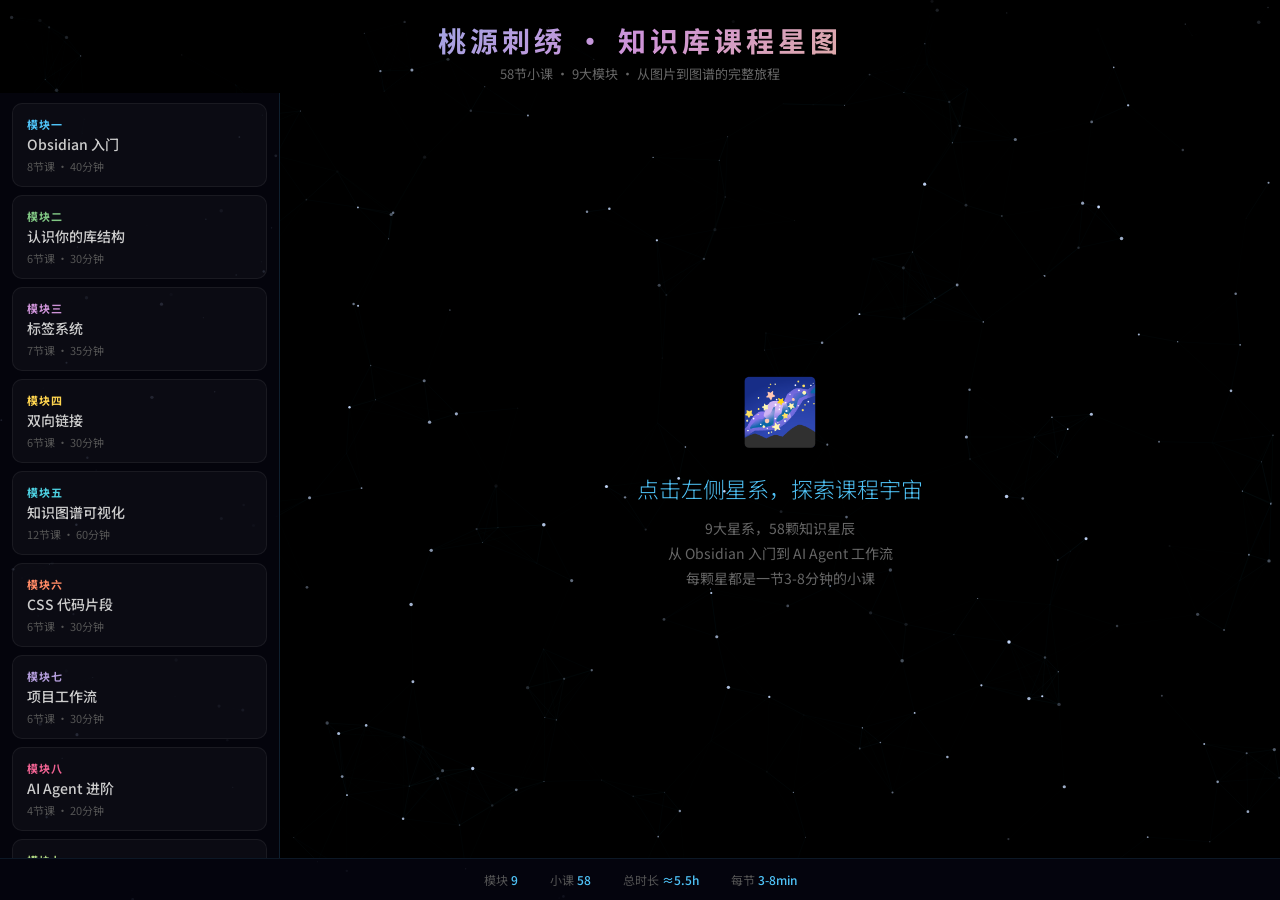
==== course-starmap.html @ 9618ff0c "add: 桃源刺绣课程星图互动网页" ====
<!DOCTYPE html>
<html lang="zh-CN">
<head>
<meta charset="UTF-8">
<meta name="viewport" content="width=device-width, initial-scale=1.0">
<title>桃源刺绣 · 知识库课程星图</title>
<style>
@import url('https://fonts.googleapis.com/css2?family=Noto+Sans+SC:wght@300;400;500;700&display=swap');

* { margin: 0; padding: 0; box-sizing: border-box; }

body {
  background: #000;
  color: #e0e0e0;
  font-family: 'Noto Sans SC', sans-serif;
  overflow: hidden;
  height: 100vh;
}

canvas#stars { position: fixed; top: 0; left: 0; z-index: 0; }

#app {
  position: relative;
  z-index: 1;
  height: 100vh;
  display: flex;
  flex-direction: column;
}

header {
  text-align: center;
  padding: 20px 20px 10px;
  background: linear-gradient(180deg, rgba(0,0,0,0.9) 0%, transparent 100%);
}

header h1 {
  font-size: 28px;
  font-weight: 700;
  background: linear-gradient(135deg, #4fc3f7, #ce93d8, #ffd54f);
  -webkit-background-clip: text;
  -webkit-text-fill-color: transparent;
  letter-spacing: 4px;
}

header p {
  font-size: 13px;
  color: #666;
  margin-top: 4px;
}

.main {
  flex: 1;
  display: flex;
  overflow: hidden;
}

/* ---- Module Nav ---- */
.module-nav {
  width: 280px;
  padding: 10px 12px;
  overflow-y: auto;
  background: rgba(5,5,15,0.85);
  border-right: 1px solid rgba(79,195,247,0.15);
  flex-shrink: 0;
}

.module-nav::-webkit-scrollbar { width: 4px; }
.module-nav::-webkit-scrollbar-thumb { background: rgba(79,195,247,0.3); border-radius: 2px; }

.module-card {
  padding: 12px 14px;
  margin-bottom: 8px;
  border-radius: 10px;
  cursor: pointer;
  border: 1px solid rgba(255,255,255,0.06);
  background: rgba(255,255,255,0.03);
  transition: all 0.3s;
  position: relative;
  overflow: hidden;
}

.module-card::before {
  content: '';
  position: absolute;
  top: 0; left: 0; right: 0; bottom: 0;
  opacity: 0;
  transition: opacity 0.3s;
  border-radius: 10px;
}

.module-card:hover::before { opacity: 1; }
.module-card:hover { border-color: rgba(255,255,255,0.15); transform: translateX(3px); }
.module-card.active { border-color: var(--mc); background: rgba(255,255,255,0.06); }
.module-card.active::before { opacity: 1; }

.module-card .mod-num {
  font-size: 11px;
  font-weight: 700;
  color: var(--mc);
  letter-spacing: 1px;
  text-transform: uppercase;
}

.module-card .mod-title {
  font-size: 14px;
  font-weight: 500;
  margin-top: 2px;
  color: #ccc;
}

.module-card .mod-meta {
  font-size: 11px;
  color: #555;
  margin-top: 4px;
}

.module-card.active .mod-title { color: #fff; }

/* ---- Content ---- */
.content {
  flex: 1;
  padding: 20px 30px;
  overflow-y: auto;
}

.content::-webkit-scrollbar { width: 4px; }
.content::-webkit-scrollbar-thumb { background: rgba(79,195,247,0.3); border-radius: 2px; }

.welcome {
  display: flex;
  flex-direction: column;
  align-items: center;
  justify-content: center;
  height: 100%;
  text-align: center;
}

.welcome .big-icon { font-size: 64px; margin-bottom: 20px; }

.welcome h2 {
  font-size: 22px;
  font-weight: 300;
  color: #4fc3f7;
  margin-bottom: 12px;
}

.welcome p { color: #666; font-size: 14px; line-height: 1.8; }

.module-view { animation: fadeUp 0.4s ease; }

@keyframes fadeUp {
  from { opacity: 0; transform: translateY(15px); }
  to { opacity: 1; transform: translateY(0); }
}

.module-view .mv-header {
  margin-bottom: 24px;
  padding-bottom: 16px;
  border-bottom: 1px solid rgba(79,195,247,0.15);
}

.module-view .mv-num {
  font-size: 12px;
  font-weight: 700;
  letter-spacing: 2px;
  color: var(--mc);
}

.module-view .mv-title {
  font-size: 24px;
  font-weight: 700;
  color: #fff;
  margin-top: 4px;
}

.module-view .mv-desc {
  font-size: 13px;
  color: #888;
  margin-top: 6px;
  line-height: 1.6;
}

.lesson-grid {
  display: grid;
  grid-template-columns: repeat(auto-fill, minmax(240px, 1fr));
  gap: 14px;
}

.lesson-card {
  background: rgba(255,255,255,0.03);
  border: 1px solid rgba(255,255,255,0.06);
  border-radius: 12px;
  padding: 16px;
  cursor: pointer;
  transition: all 0.3s;
  position: relative;
}

.lesson-card:hover {
  border-color: var(--mc);
  background: rgba(255,255,255,0.06);
  transform: translateY(-2px);
  box-shadow: 0 4px 20px rgba(0,0,0,0.5), 0 0 30px var(--mc-glow);
}

.lesson-card .lc-num {
  font-size: 11px;
  font-weight: 700;
  color: var(--mc);
  opacity: 0.7;
}

.lesson-card .lc-title {
  font-size: 14px;
  font-weight: 500;
  color: #ddd;
  margin-top: 4px;
}

.lesson-card .lc-points {
  margin-top: 10px;
  list-style: none;
}

.lesson-card .lc-points li {
  font-size: 12px;
  color: #777;
  padding: 2px 0;
  padding-left: 12px;
  position: relative;
  line-height: 1.5;
}

.lesson-card .lc-points li::before {
  content: '';
  position: absolute;
  left: 0;
  top: 8px;
  width: 4px;
  height: 4px;
  border-radius: 50%;
  background: var(--mc);
  opacity: 0.5;
}

/* ---- Stats bar ---- */
.stats-bar {
  display: flex;
  justify-content: center;
  gap: 32px;
  padding: 12px 20px;
  background: rgba(5,5,15,0.9);
  border-top: 1px solid rgba(79,195,247,0.1);
  font-size: 12px;
  color: #555;
}

.stats-bar span { color: #4fc3f7; font-weight: 500; }

/* ---- Shooting stars ---- */
.shooting-star {
  position: fixed;
  width: 80px;
  height: 1px;
  background: linear-gradient(90deg, rgba(79,195,247,0.8), transparent);
  z-index: 0;
  animation: shoot 1s ease-out forwards;
  pointer-events: none;
}

@keyframes shoot {
  from { opacity: 1; transform: translateX(0); }
  to { opacity: 0; transform: translateX(200px); }
}
</style>
</head>
<body>

<canvas id="stars"></canvas>

<div id="app">
  <header>
    <h1>桃源刺绣 · 知识库课程星图</h1>
    <p>58节小课 · 9大模块 · 从图片到图谱的完整旅程</p>
  </header>

  <div class="main">
    <div class="module-nav" id="moduleNav"></div>
    <div class="content" id="contentArea">
      <div class="welcome">
        <div class="big-icon">🌌</div>
        <h2>点击左侧星系，探索课程宇宙</h2>
        <p>9大星系，58颗知识星辰<br>从 Obsidian 入门到 AI Agent 工作流<br>每颗星都是一节3-8分钟的小课</p>
      </div>
    </div>
  </div>

  <div class="stats-bar">
    <div>模块 <span>9</span></div>
    <div>小课 <span>58</span></div>
    <div>总时长 <span>≈5.5h</span></div>
    <div>每节 <span>3-8min</span></div>
  </div>
</div>

<script>
const MODULES = [
  {
    id: 1, num: '模块一', title: 'Obsidian 入门', lessons: 8, duration: '40分钟',
    color: '#4fc3f7', glow: 'rgba(79,195,247,0.15)',
    desc: '从零开始，认识你的本地知识库',
    items: [
      { t: '什么是 Obsidian', pts: ['本地双链笔记工具','和Word/笔记软件的本质区别','桃源刺绣库预览'] },
      { t: '打开你的桃源刺绣库', pts: ['用Obsidian打开已有库','三栏布局：文件栏/编辑区/面板','拖拽调整布局'] },
      { t: '第一篇笔记：读和改', pts: ['打开「瑞兽.md」','编辑模式 vs 阅读模式','修改文字并保存'] },
      { t: 'Markdown 基础', pts: ['标题#/粗体**/列表-','图片嵌入![]()','链接[[]]','看懂即可'] },
      { t: '图片笔记怎么看', pts: ['数据图库下的笔记','图片显示与缩放','frontmatter不要乱改'] },
      { t: '搜索与快速跳转', pts: ['Ctrl+O 快速打开','Ctrl+Shift+F 全局搜索','按标签搜索 #瑞兽'] },
      { t: '书签与收藏', pts: ['给常用笔记加书签','书签面板的使用'] },
      { t: '日常使用习惯', pts: ['每天怎么打开浏览关掉','不要删.obsidian文件夹','备份意识'] },
    ]
  },
  {
    id: 2, num: '模块二', title: '认识你的库结构', lessons: 6, duration: '30分钟',
    color: '#81c784', glow: 'rgba(129,199,132,0.15)',
    desc: '6大加工阶段，200+标签，一篇笔记的三件套',
    items: [
      { t: '库的整体结构一图看懂', pts: ['6大数据图库文件夹','标签关系文件夹','数据图库 vs 标签关系'] },
      { t: '数据图库：6个加工阶段', pts: ['30_d→30_g 高清采集','31_a 人智共创','32_a 图形增强','33_a 因子描摹','34_a 风格迁移'] },
      { t: '一篇数据笔记的完整内容', pts: ['以 a(1).md 为例','.md + .png + .txt 三件套','frontmatter: tags与cover'] },
      { t: '标签关系笔记怎么来的', pts: ['打开 标签关系/瑞兽.md','汇总了哪些内容','链接列表的生成逻辑'] },
      { t: '文件夹看板与标签看板', pts: ['看板视图的使用','不同看板的适用场景'] },
      { t: 'Canvas 画布功能', pts: ['打开canvas文件','卡片式排版','拖拽笔记到画布'] },
    ]
  },
  {
    id: 3, num: '模块三', title: '标签系统', lessons: 7, duration: '35分钟',
    color: '#ce93d8', glow: 'rgba(206,147,216,0.15)',
    desc: '标签即连线，200+标签如何组织与维护',
    items: [
      { t: '标签是什么？为什么是核心', pts: ['桃源刺绣库标签体系概览','标签 vs 文件夹','200+标签的理解方式'] },
      { t: '标签六大分类', pts: ['动物/植物/人物/器物/场景/风格','每个类别的典型标签','图谱颜色分组看标签'] },
      { t: '标签面板的使用', pts: ['打开标签面板','按标签筛选笔记','标签数量统计'] },
      { t: '给笔记加标签', pts: ['frontmatter里写标签','正文中用 #标签','两种方式的区别'] },
      { t: '标签层级与关联', pts: ['瑞兽→狮子/麒麟/貔貅','花卉→牡丹/荷花/梅花','层级在图谱中的体现'] },
      { t: '用 Dataview 查询标签', pts: ['Dataview插件简介','列出含特定标签的笔记','复制模板改就行'] },
      { t: '标签维护注意事项', pts: ['删标签前看影响范围','改名要全局替换','新增标签命名规范'] },
    ]
  },
  {
    id: 4, num: '模块四', title: '双向链接', lessons: 6, duration: '30分钟',
    color: '#ffd54f', glow: 'rgba(255,213,79,0.15)',
    desc: '[[]]链接、反向链接、嵌入——知识网络的基础',
    items: [
      { t: '双向链接是什么', pts: ['[[笔记名]] 的写法','点进去、跳回来','和普通超链接的区别'] },
      { t: '反向链接面板', pts: ['打开笔记看反向链接','谁提到了我','实操：打开「牡丹」看引用'] },
      { t: '出链与入链', pts: ['出链：引用了谁','入链：被谁引用','在图谱中的对应'] },
      { t: '用链接构建知识网络', pts: ['什么时候加链接','链接密度不是越多越好','手动建立链接实操'] },
      { t: '别名 Aliases', pts: ['一篇笔记多个名字','frontmatter设置aliases','用别名跳转'] },
      { t: '嵌入 Embed', pts: ['![[笔记名]] 嵌入内容','嵌入图片和表格','嵌入相关刺绣图片实操'] },
    ]
  },
  {
    id: 5, num: '模块五', title: '知识图谱可视化', lessons: 12, duration: '60分钟',
    color: '#4dd0e1', glow: 'rgba(77,208,225,0.15)',
    desc: '图谱是知识库的灵魂——12节课深度掌握',
    items: [
      { t: '打开你的关系图谱', pts: ['图谱图标/命令面板','全局图 vs 局部图','拖拽/缩放/悬停'] },
      { t: '图谱上看到的是什么', pts: ['节点=笔记','连线=链接','大小=连接数','颜色=标签分组'] },
      { t: '图谱颜色分组详解', pts: ['图谱设置齿轮','colorGroups配置','7个颜色组解读'] },
      { t: '图谱筛选与搜索', pts: ['搜索特定笔记','按标签/路径过滤','只看某个文件夹'] },
      { t: '力度与布局调整', pts: ['中心引力centerStrength','斥力repelStrength','连接距离linkDistance'] },
      { t: '孤儿节点：发现知识盲区', pts: ['没有链接的笔记','开启showOrphans','给孤儿建立连接'] },
      { t: '局部图谱：聚焦主题', pts: ['在笔记中开局部图谱','深度1跳/2跳/3跳','聚焦「瑞兽」实操'] },
      { t: '图谱导航技巧', pts: ['快速定位节点','按住拖拽观察','双击跳转笔记'] },
      { t: '关联标签页：双栏联动', pts: ['左笔记+右图谱双栏','点击图谱节点→左栏跳转','沿关系链逐篇阅读'] },
      { t: 'Ctrl+悬停节点预览', pts: ['按住Ctrl+滑过节点','弹出预览卡片','快速判断是否目标笔记'] },
      { t: '图谱截图与分享', pts: ['截图方法','分享注意事项','导出为图片'] },
      { t: '图谱日常使用场景', pts: ['看全局找灵感','聚焦标签专题','双栏+Ctrl预览组合用法'] },
    ]
  },
  {
    id: 6, num: '模块六', title: 'CSS 代码片段', lessons: 6, duration: '30分钟',
    color: '#ff8a65', glow: 'rgba(255,138,101,0.15)',
    desc: '用CSS片段自定义图谱外观，AI Agent帮你写代码',
    items: [
      { t: '什么是 CSS 代码片段', pts: ['外观自定义的原理','snippets文件夹位置','已有3个片段'] },
      { t: '启用/关闭 CSS 片段', pts: ['设置→外观→CSS代码片段','刷新片段列表','开关即时生效'] },
      { t: '图谱风格切换实操', pts: ['graph-starry 霓虹发光','graph-red 红色主题','graph-black 纯黑极简'] },
      { t: 'CSS 代码解读', pts: ['graph-starry.css为例','.color-node/line/text','改一个颜色试试'] },
      { t: '用 AI Agent 写 CSS', pts: ['告诉AI你的需求','AI生成CSS代码','粘贴启用看效果','反复迭代调色'] },
      { t: '常见自定义模板', pts: ['改图谱背景色','改节点颜色和大小','改连线和透明度','3个现成模板'] },
    ]
  },
  {
    id: 7, num: '模块七', title: '项目工作流', lessons: 6, duration: '30分钟',
    color: '#b39ddb', glow: 'rgba(179,157,219,0.15)',
    desc: '从图片到图谱的完整工作流——可迁移到任何项目',
    items: [
      { t: '项目工作流全景图', pts: ['图片采集→打标签→AI生成md→图谱','标签即连线的核心逻辑','桃源刺绣库就是成品'] },
      { t: '图片整理与打标签', pts: ['命名与分文件夹','jpg+txt配对','#标签1#标签2+描述','手动创建txt实操'] },
      { t: 'AI Agent 自动创建 md', pts: ['读取jpg+txt生成md','frontmatter从txt提取','cover指向图片'] },
      { t: '标签关系笔记生成', pts: ['按标签聚合生成索引','标签节点自动拥有连线','反向索引的生成逻辑'] },
      { t: '工作流的通用性', pts: ['非遗/产品/设计/植物图鉴均可','关键变量：标签体系','不需调整：Obsidian结构/图谱/CSS'] },
      { t: '从0到1跑通新项目', pts: ['10张图片手动走一遍','先粗后细迭代标签','常见坑：太粗vs太细'] },
    ]
  },
  {
    id: 8, num: '模块八', title: 'AI Agent 进阶', lessons: 4, duration: '20分钟',
    color: '#f06292', glow: 'rgba(240,98,146,0.15)',
    desc: '批量处理、标签迭代、Agent辅助的多场景应用',
    items: [
      { t: 'AI Agent 批量处理', pts: ['文件夹下所有图片一次处理','脚本的输入输出','出错了检查和修正'] },
      { t: '用 Agent 新增笔记', pts: ['新来一批图片如何入库','跑一遍Agent流程','检查结果手动修正'] },
      { t: '标签体系迭代', pts: ['图片增多标签需扩展','图谱发现新标签需求','Agent+人工协同更新'] },
      { t: 'Agent 辅助其他场景', pts: ['用Agent写CSS片段','批量重命名/整理笔记','生成标签关系笔记'] },
    ]
  },
  {
    id: 9, num: '模块九', title: '维护与进阶', lessons: 5, duration: '25分钟',
    color: '#aed581', glow: 'rgba(174,213,129,0.15)',
    desc: '日常维护清单、备份同步、问题排查',
    items: [
      { t: '日常维护清单', pts: ['每周：浏览图谱检查孤儿','每月：整理标签删除重复','随时：新增图片及时入库'] },
      { t: '备份与同步', pts: ['iCloud同步注意事项','手动备份.obsidian','误删恢复方法'] },
      { t: '常见问题排查', pts: ['图谱不显示/异常','图片加载不出来','笔记乱码','CSS不生效'] },
      { t: '进阶插件推荐', pts: ['Dataview 数据查询','Canvas 画布','Calendar 日历','Templater 模板'] },
      { t: '课程总结与学习路线', pts: ['9个模块核心要点回顾','接下来深入的方向','持续学习资源推荐'] },
    ]
  }
];

let activeModule = null;

function renderNav() {
  const nav = document.getElementById('moduleNav');
  nav.innerHTML = MODULES.map(m => `
    <div class="module-card" data-id="${m.id}" style="--mc:${m.color};--mc-glow:${m.glow}" onclick="selectModule(${m.id})">
      <div class="mod-num">${m.num}</div>
      <div class="mod-title">${m.title}</div>
      <div class="mod-meta">${m.lessons}节课 · ${m.duration}</div>
    </div>
  `).join('');
}

function selectModule(id) {
  activeModule = id;
  document.querySelectorAll('.module-card').forEach(c => c.classList.toggle('active', +c.dataset.id === id));
  const m = MODULES.find(m => m.id === id);
  const area = document.getElementById('contentArea');
  area.style.setProperty('--mc', m.color);
  area.style.setProperty('--mc-glow', m.glow);

  area.innerHTML = `
    <div class="module-view">
      <div class="mv-header">
        <div class="mv-num" style="color:${m.color}">${m.num}</div>
        <div class="mv-title">${m.title}</div>
        <div class="mv-desc">${m.desc}</div>
      </div>
      <div class="lesson-grid">
        ${m.items.map((it, i) => `
          <div class="lesson-card" style="--mc:${m.color};--mc-glow:${m.glow}">
            <div class="lc-num">${m.num.replace('模块','')}.${i+1}</div>
            <div class="lc-title">${it.t}</div>
            <ul class="lc-points">
              ${it.pts.map(p => `<li>${p}</li>`).join('')}
            </ul>
          </div>
        `).join('')}
      </div>
    </div>
  `;
  area.scrollTop = 0;
}

// ---- Starfield ----
const canvas = document.getElementById('stars');
const ctx = canvas.getContext('2d');
let W, H, stars = [], connections = [];

function resize() {
  W = canvas.width = window.innerWidth;
  H = canvas.height = window.innerHeight;
}

function initStars() {
  stars = [];
  for (let i = 0; i < 300; i++) {
    stars.push({
      x: Math.random() * W,
      y: Math.random() * H,
      r: Math.random() * 1.5 + 0.3,
      a: Math.random(),
      da: (Math.random() - 0.5) * 0.01,
      vx: (Math.random() - 0.5) * 0.15,
      vy: (Math.random() - 0.5) * 0.15,
    });
  }
}

function drawStars() {
  ctx.clearRect(0, 0, W, H);

  // Draw connections
  for (let i = 0; i < stars.length; i++) {
    for (let j = i + 1; j < stars.length; j++) {
      const dx = stars[i].x - stars[j].x;
      const dy = stars[i].y - stars[j].y;
      const d = Math.sqrt(dx*dx + dy*dy);
      if (d < 100) {
        ctx.beginPath();
        ctx.moveTo(stars[i].x, stars[i].y);
        ctx.lineTo(stars[j].x, stars[j].y);
        ctx.strokeStyle = `rgba(79,195,247,${0.08 * (1 - d/100)})`;
        ctx.lineWidth = 0.5;
        ctx.stroke();
      }
    }
  }

  // Draw stars
  for (const s of stars) {
    s.a += s.da;
    if (s.a > 1 || s.a < 0.2) s.da = -s.da;
    s.x += s.vx;
    s.y += s.vy;
    if (s.x < 0) s.x = W;
    if (s.x > W) s.x = 0;
    if (s.y < 0) s.y = H;
    if (s.y > H) s.y = 0;

    ctx.beginPath();
    ctx.arc(s.x, s.y, s.r, 0, Math.PI * 2);
    ctx.fillStyle = `rgba(200,220,255,${s.a})`;
    ctx.fill();
  }

  requestAnimationFrame(drawStars);
}

// Shooting star
function shootStar() {
  const el = document.createElement('div');
  el.className = 'shooting-star';
  el.style.top = Math.random() * H * 0.5 + 'px';
  el.style.left = Math.random() * W * 0.6 + 'px';
  el.style.transform = `rotate(${30 + Math.random()*20}deg)`;
  document.body.appendChild(el);
  setTimeout(() => el.remove(), 1000);
}

setInterval(() => { if (Math.random() > 0.6) shootStar(); }, 3000);

window.addEventListener('resize', () => { resize(); initStars(); });
resize();
initStars();
drawStars();
renderNav();
</script>
</body>
</html>
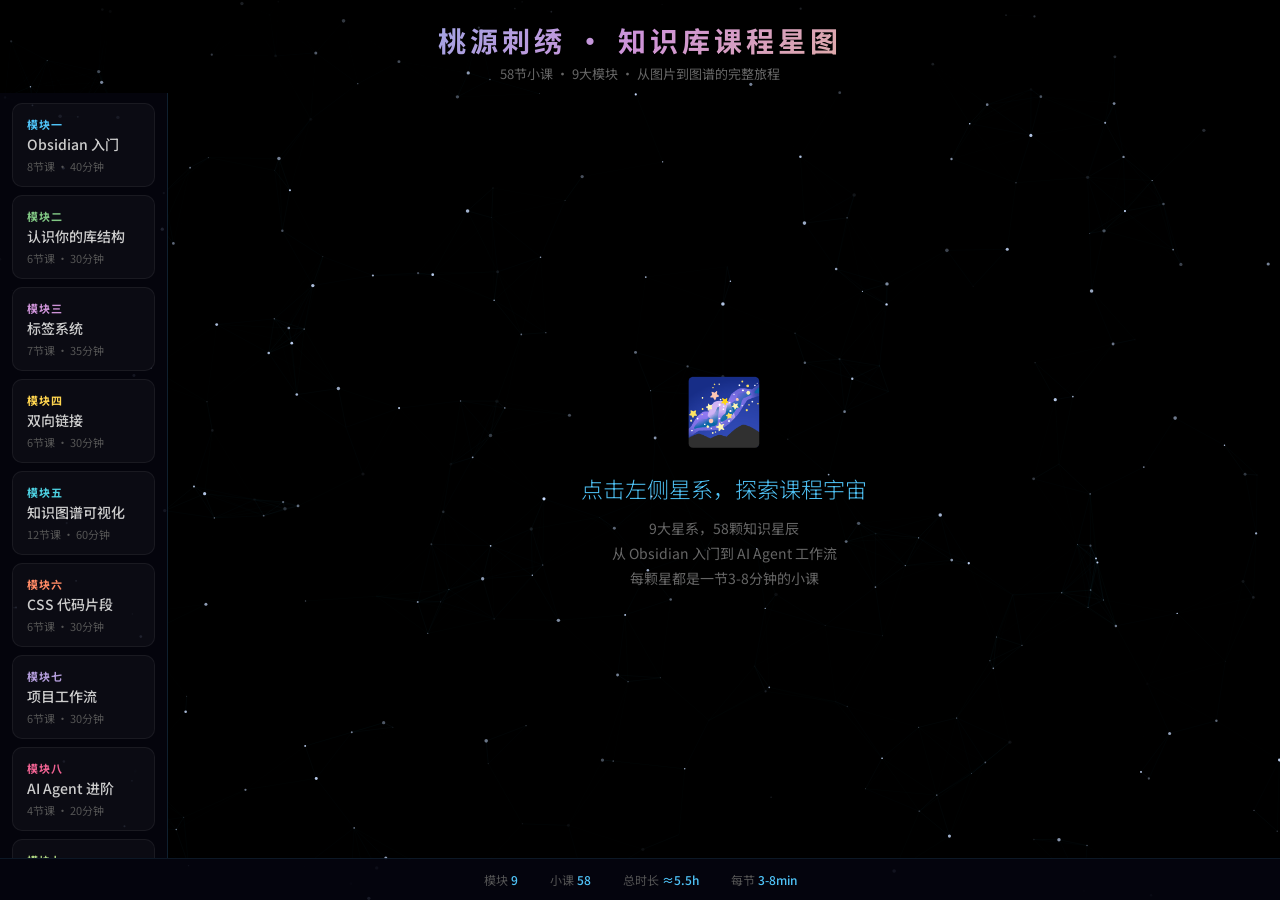
==== commit ebc4eff1: "fix: shrink left nav width for mobile" ====
--- a/course-starmap.html
+++ b/course-starmap.html
@@ -56,7 +56,7 @@
 
 /* ---- Module Nav ---- */
 .module-nav {
-  width: 280px;
+  width: 168px;
   padding: 10px 12px;
   overflow-y: auto;
   background: rgba(5,5,15,0.85);
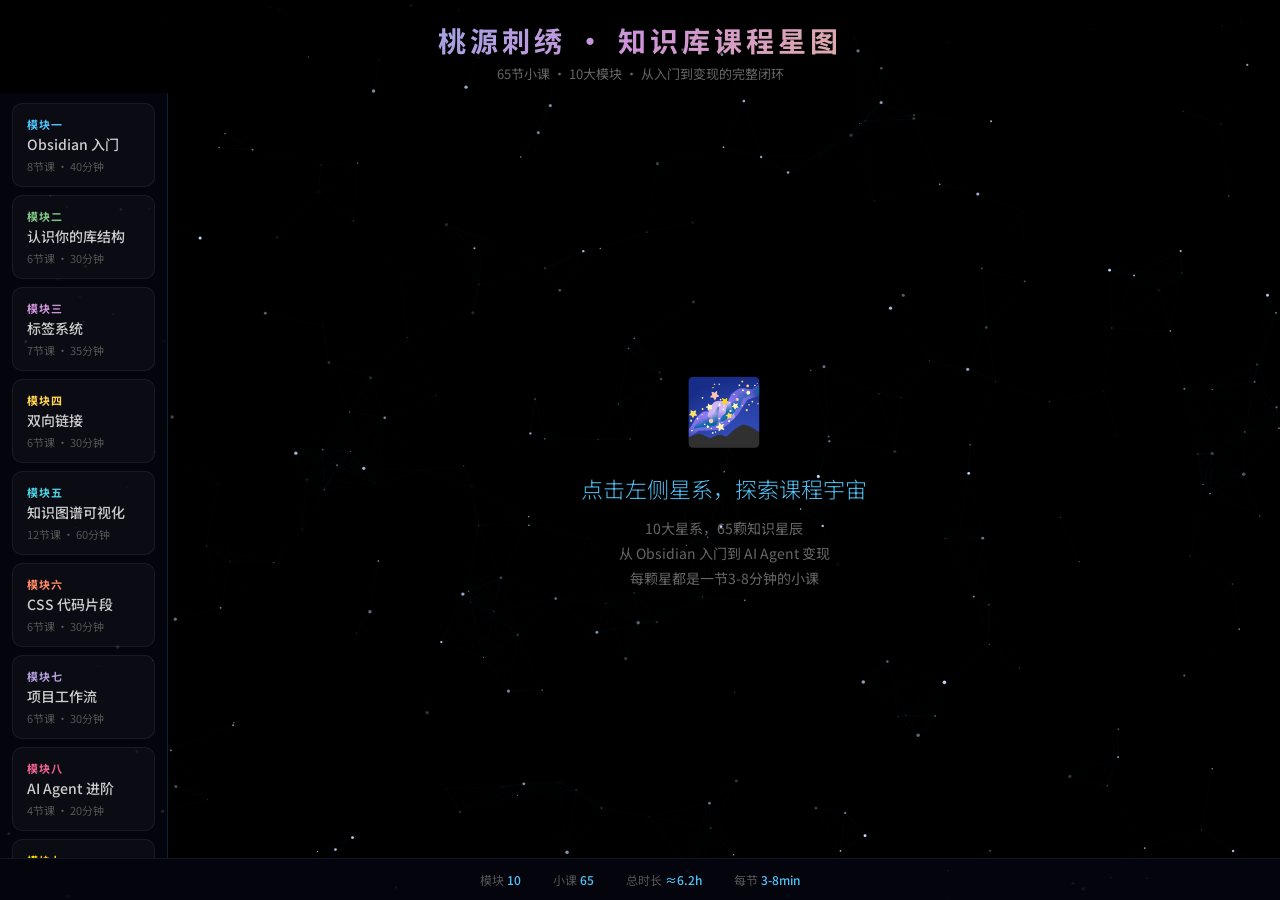
==== commit f363800c: "add: 模块九变现(7节)+模块十维护，总计65节10模块" ====
--- a/course-starmap.html
+++ b/course-starmap.html
@@ -281,7 +281,7 @@
 <div id="app">
   <header>
     <h1>桃源刺绣 · 知识库课程星图</h1>
-    <p>58节小课 · 9大模块 · 从图片到图谱的完整旅程</p>
+    <p>65节小课 · 10大模块 · 从入门到变现的完整闭环</p>
   </header>
 
   <div class="main">
@@ -290,15 +290,15 @@
       <div class="welcome">
         <div class="big-icon">🌌</div>
         <h2>点击左侧星系，探索课程宇宙</h2>
-        <p>9大星系，58颗知识星辰<br>从 Obsidian 入门到 AI Agent 工作流<br>每颗星都是一节3-8分钟的小课</p>
+        <p>10大星系，65颗知识星辰<br>从 Obsidian 入门到 AI Agent 变现<br>每颗星都是一节3-8分钟的小课</p>
       </div>
     </div>
   </div>
 
   <div class="stats-bar">
-    <div>模块 <span>9</span></div>
-    <div>小课 <span>58</span></div>
-    <div>总时长 <span>≈5.5h</span></div>
+    <div>模块 <span>10</span></div>
+    <div>小课 <span>65</span></div>
+    <div>总时长 <span>≈6.2h</span></div>
     <div>每节 <span>3-8min</span></div>
   </div>
 </div>
@@ -417,7 +417,21 @@
     ]
   },
   {
-    id: 9, num: '模块九', title: '维护与进阶', lessons: 5, duration: '25分钟',
+    id: 9, num: '模块九', title: '💰 变现：审美技能赚钱', lessons: 7, duration: '35分钟',
+    color: '#ffd700', glow: 'rgba(255,215,0,0.15)',
+    desc: 'AI Agent + VibeCoding + 视觉化 = 把审美变成收入',
+    items: [
+      { t: '为什么知识库可视化能赚钱', pts: ['市场痛点：大量图片数据没有系统管理','传统方案丑且难用','你的方案=高颜值+可检索+可展示','卖的不是软件，是视觉化的知识资产整理服务'] },
+      { t: '变现的三种产品形态', pts: ['陪跑教学（2980~5980/人）','代建交付（5000~20000/项目）','定制开发（10000~50000/项目）','每种形态适合什么客户'] },
+      { t: 'AI Agent 降低交付成本', pts: ['传统人工处理500张图≈40工时','AI Agent批量处理≈2工时','省下90%时间但客户感知价值不变','你卖的是审美和架构设计'] },
+      { t: 'VibeCoding：不会代码也出惊艳效果', pts: ['用自然语言描述需求AI生成代码','图谱CSS→说「星空发光」→直接出代码','课程星图网页→说「暗黑星星互联」→一键生成','审美>代码：你能判断好不好看就行'] },
+      { t: '从0到第一单：获客与成交', pts: ['目标客户：非遗/文创/博物馆/设计工作室','获客：小红书截图+抖音录屏演示','成交：先展示效果让客户「哇」再说方案','三选一：陪跑/代建/定制'] },
+      { t: '定价策略与报价模板', pts: ['陪跑定价公式：基础价+图片量加成+定制加成','代建公式：图片数×单价+标签体系设计费','报价单模板可直接发给客户','避坑：先收30%~50%定金'] },
+      { t: '打造个人品牌：从接单到被动收入', pts: ['完成3个标杆案例积累作品集','流程标准化形成SOP','录制标准版课程反复销售','长期目标：知识库可视化领域专家IP'] },
+    ]
+  },
+  {
+    id: 10, num: '模块十', title: '维护与进阶', lessons: 5, duration: '25分钟',
     color: '#aed581', glow: 'rgba(174,213,129,0.15)',
     desc: '日常维护清单、备份同步、问题排查',
     items: [
@@ -425,7 +439,7 @@
       { t: '备份与同步', pts: ['iCloud同步注意事项','手动备份.obsidian','误删恢复方法'] },
       { t: '常见问题排查', pts: ['图谱不显示/异常','图片加载不出来','笔记乱码','CSS不生效'] },
       { t: '进阶插件推荐', pts: ['Dataview 数据查询','Canvas 画布','Calendar 日历','Templater 模板'] },
-      { t: '课程总结与学习路线', pts: ['9个模块核心要点回顾','接下来深入的方向','持续学习资源推荐'] },
+      { t: '课程总结与学习路线', pts: ['10个模块核心要点回顾','接下来深入的方向','持续学习资源推荐','最后一句：掌握的不是工具，而是用AI+审美创造价值的能力'] },
     ]
   }
 ];
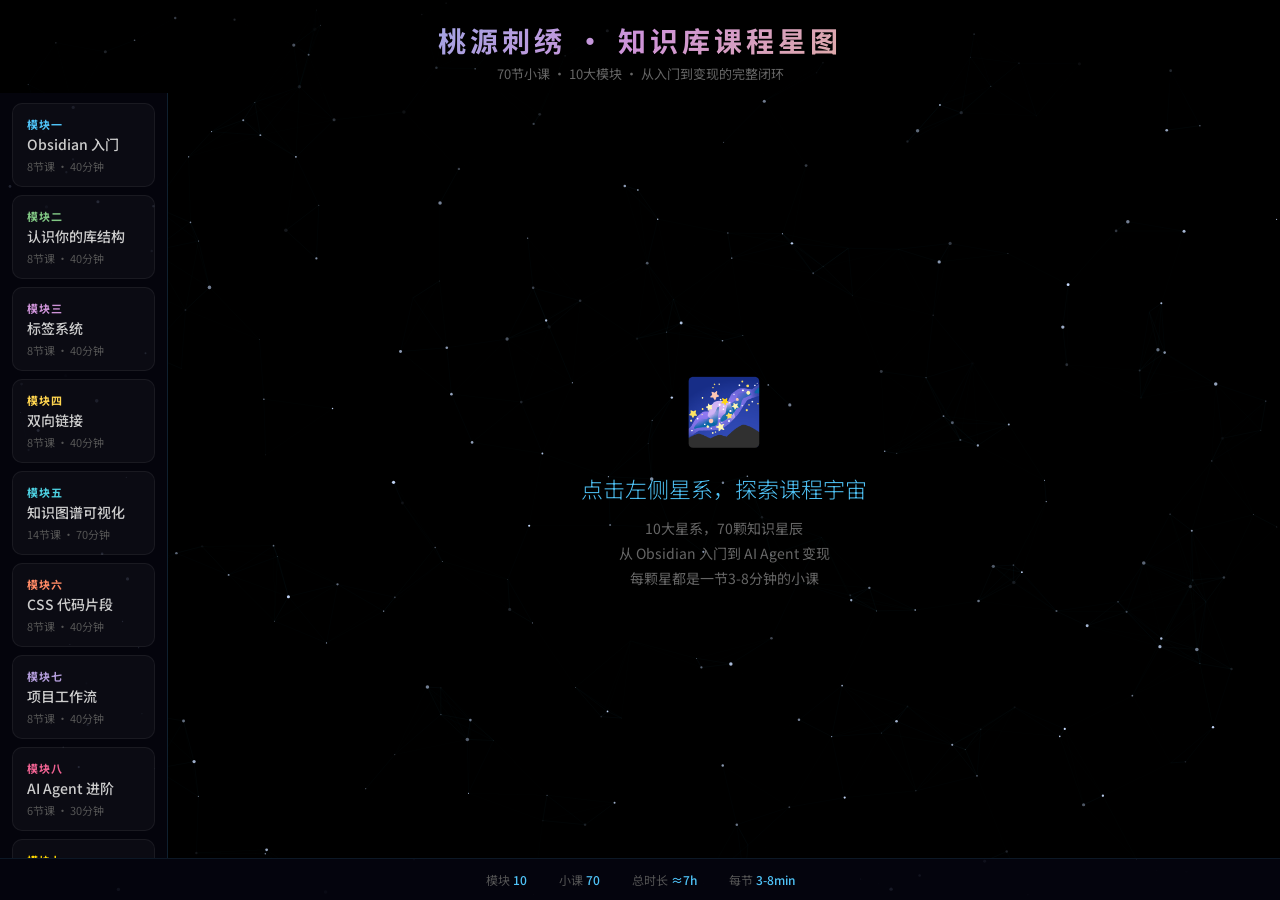
==== commit 29ca472b: "update: 70 lessons - add Hub/Skill/Delivery items" ====
--- a/course-starmap.html
+++ b/course-starmap.html
@@ -1,4 +1,4 @@
-<!DOCTYPE html>
+﻿<!DOCTYPE html>
 <html lang="zh-CN">
 <head>
 <meta charset="UTF-8">
@@ -281,7 +281,7 @@
 <div id="app">
   <header>
     <h1>桃源刺绣 · 知识库课程星图</h1>
-    <p>65节小课 · 10大模块 · 从入门到变现的完整闭环</p>
+    <p>70节小课 · 10大模块 · 从入门到变现的完整闭环</p>
   </header>
 
   <div class="main">
@@ -290,15 +290,15 @@
       <div class="welcome">
         <div class="big-icon">🌌</div>
         <h2>点击左侧星系，探索课程宇宙</h2>
-        <p>10大星系，65颗知识星辰<br>从 Obsidian 入门到 AI Agent 变现<br>每颗星都是一节3-8分钟的小课</p>
+        <p>10大星系，70颗知识星辰<br>从 Obsidian 入门到 AI Agent 变现<br>每颗星都是一节3-8分钟的小课</p>
       </div>
     </div>
   </div>
 
   <div class="stats-bar">
     <div>模块 <span>10</span></div>
-    <div>小课 <span>65</span></div>
-    <div>总时长 <span>≈6.2h</span></div>
+    <div>小课 <span>70</span></div>
+    <div>总时长 <span>≈7h</span></div>
     <div>每节 <span>3-8min</span></div>
   </div>
 </div>
@@ -321,7 +321,7 @@
     ]
   },
   {
-    id: 2, num: '模块二', title: '认识你的库结构', lessons: 6, duration: '30分钟',
+    id: 2, num: '模块二', title: '认识你的库结构', lessons: 8, duration: '40分钟',
     color: '#81c784', glow: 'rgba(129,199,132,0.15)',
     desc: '6大加工阶段，200+标签，一篇笔记的三件套',
     items: [
@@ -334,7 +334,7 @@
     ]
   },
   {
-    id: 3, num: '模块三', title: '标签系统', lessons: 7, duration: '35分钟',
+    id: 3, num: '模块三', title: '标签系统', lessons: 8, duration: '40分钟',
     color: '#ce93d8', glow: 'rgba(206,147,216,0.15)',
     desc: '标签即连线，200+标签如何组织与维护',
     items: [
@@ -348,7 +348,7 @@
     ]
   },
   {
-    id: 4, num: '模块四', title: '双向链接', lessons: 6, duration: '30分钟',
+    id: 4, num: '模块四', title: '双向链接', lessons: 8, duration: '40分钟',
     color: '#ffd54f', glow: 'rgba(255,213,79,0.15)',
     desc: '[[]]链接、反向链接、嵌入——知识网络的基础',
     items: [
@@ -361,9 +361,9 @@
     ]
   },
   {
-    id: 5, num: '模块五', title: '知识图谱可视化', lessons: 12, duration: '60分钟',
+    id: 5, num: '模块五', title: '知识图谱可视化', lessons: 14, duration: '70分钟',
     color: '#4dd0e1', glow: 'rgba(77,208,225,0.15)',
-    desc: '图谱是知识库的灵魂——12节课深度掌握',
+    desc: '图谱是知识库的灵魂——14节课深度掌握，含Hub识别与导出',
     items: [
       { t: '打开你的关系图谱', pts: ['图谱图标/命令面板','全局图 vs 局部图','拖拽/缩放/悬停'] },
       { t: '图谱上看到的是什么', pts: ['节点=笔记','连线=链接','大小=连接数','颜色=标签分组'] },
@@ -377,10 +377,12 @@
       { t: 'Ctrl+悬停节点预览', pts: ['按住Ctrl+滑过节点','弹出预览卡片','快速判断是否目标笔记'] },
       { t: '图谱截图与分享', pts: ['截图方法','分享注意事项','导出为图片'] },
       { t: '图谱日常使用场景', pts: ['看全局找灵感','聚焦标签专题','双栏+Ctrl预览组合用法'] },
-    ]
-  },
-  {
-    id: 6, num: '模块六', title: 'CSS 代码片段', lessons: 6, duration: '30分钟',
+      { t: 'Hub节点与核心主题识别', pts: ['Hub=连接数最多的节点','桃源刺绣库中标签关系笔记是Hub','Hub过大处理：拆分子标签'] },
+      { t: '图谱导出与分享', pts: ['导出PNG：Save as image','导出可交互HTML','给客户的交付物清单'] },
+    ]
+  },
+  {
+    id: 6, num: '模块六', title: 'CSS 代码片段', lessons: 8, duration: '40分钟',
     color: '#ff8a65', glow: 'rgba(255,138,101,0.15)',
     desc: '用CSS片段自定义图谱外观，AI Agent帮你写代码',
     items: [
@@ -393,31 +395,35 @@
     ]
   },
   {
-    id: 7, num: '模块七', title: '项目工作流', lessons: 6, duration: '30分钟',
+    id: 7, num: '模块七', title: '项目工作流', lessons: 8, duration: '40分钟',
     color: '#b39ddb', glow: 'rgba(179,157,219,0.15)',
-    desc: '从图片到图谱的完整工作流——可迁移到任何项目',
+    desc: '从图片到图谱的完整工作流（8节），含Prompt工程与同义词表',
     items: [
       { t: '项目工作流全景图', pts: ['图片采集→打标签→AI生成md→图谱','标签即连线的核心逻辑','桃源刺绣库就是成品'] },
-      { t: '图片整理与打标签', pts: ['命名与分文件夹','jpg+txt配对','#标签1#标签2+描述','手动创建txt实操'] },
-      { t: 'AI Agent 自动创建 md', pts: ['读取jpg+txt生成md','frontmatter从txt提取','cover指向图片'] },
+      { t: '图片整理与打标签', pts: ['命名与分文件夹','jpg+txt配对','三种txt格式：简易/标准/JSON','手动创建txt实操'] },
+      { t: 'AI Agent 自动创建 md', pts: ['读取jpg+txt生成md','Prompt设计要点（角色+任务+格式）','文档命名规范与去重逻辑','frontmatter标准模板'] },
       { t: '标签关系笔记生成', pts: ['按标签聚合生成索引','标签节点自动拥有连线','反向索引的生成逻辑'] },
       { t: '工作流的通用性', pts: ['非遗/产品/设计/植物图鉴均可','关键变量：标签体系','不需调整：Obsidian结构/图谱/CSS'] },
       { t: '从0到1跑通新项目', pts: ['10张图片手动走一遍','先粗后细迭代标签','常见坑：太粗vs太细'] },
-    ]
-  },
-  {
-    id: 8, num: '模块八', title: 'AI Agent 进阶', lessons: 4, duration: '20分钟',
+      { t: 'Prompt工程：让AI准确理解图片', pts: ['Prompt结构：角色+任务+输入+输出+约束','Few-shot Learning提高准确率','人工抽查10%及时调整'] },
+      { t: '建立标签同义词表（高级）', pts: ['问题：AI标注不一致','解决方案：同义词映射表','在Obsidian中创建同义词md','Agent处理前先查表'] },
+    ]
+  },
+  {
+    id: 8, num: '模块八', title: 'AI Agent 进阶', lessons: 6, duration: '30分钟',
     color: '#f06292', glow: 'rgba(240,98,146,0.15)',
-    desc: '批量处理、标签迭代、Agent辅助的多场景应用',
+    desc: '批量处理、标签迭代、自定义Skill（6节）',
     items: [
       { t: 'AI Agent 批量处理', pts: ['文件夹下所有图片一次处理','脚本的输入输出','出错了检查和修正'] },
       { t: '用 Agent 新增笔记', pts: ['新来一批图片如何入库','跑一遍Agent流程','检查结果手动修正'] },
       { t: '标签体系迭代', pts: ['图片增多标签需扩展','图谱发现新标签需求','Agent+人工协同更新'] },
       { t: 'Agent 辅助其他场景', pts: ['用Agent写CSS片段','批量重命名/整理笔记','生成标签关系笔记'] },
-    ]
-  },
-  {
-    id: 9, num: '模块九', title: '💰 变现：审美技能赚钱', lessons: 7, duration: '35分钟',
+      { t: '自定义Skill开发入门', pts: ['Obsidian插件/Script开发','场景1：根据标签自动配色','场景2：过滤显示子图谱','用AI Agent帮你写Script入门'] },
+      { t: '图谱导出为可分享的HTML', pts: ['为什么需要导出（客户可能没有Obsidian）','方案1：导出静态图片','方案2：Force Graph工具（可交互）','方案3：用Agent写简易图谱viewer'] },
+    ]
+  },
+  {
+    id: 9, num: '模块九', title: '💰 变现：审美技能赚钱', lessons: 8, duration: '40分钟',
     color: '#ffd700', glow: 'rgba(255,215,0,0.15)',
     desc: 'AI Agent + VibeCoding + 视觉化 = 把审美变成收入',
     items: [
@@ -428,6 +434,7 @@
       { t: '从0到第一单：获客与成交', pts: ['目标客户：非遗/文创/博物馆/设计工作室','获客：小红书截图+抖音录屏演示','成交：先展示效果让客户「哇」再说方案','三选一：陪跑/代建/定制'] },
       { t: '定价策略与报价模板', pts: ['陪跑定价公式：基础价+图片量加成+定制加成','代建公式：图片数×单价+标签体系设计费','报价单模板可直接发给客户','避坑：先收30%~50%定金'] },
       { t: '打造个人品牌：从接单到被动收入', pts: ['完成3个标杆案例积累作品集','流程标准化形成SOP','录制标准版课程反复销售','长期目标：知识库可视化领域专家IP'] },
+      { t: '课程产品交付清单（给客户的完整包）', pts: ['12次一对一直播教学','AI Agent脚本模板包','Obsidian库模板+操作手册','CSS片段模板包','终身群友资格'] },
     ]
   },
   {
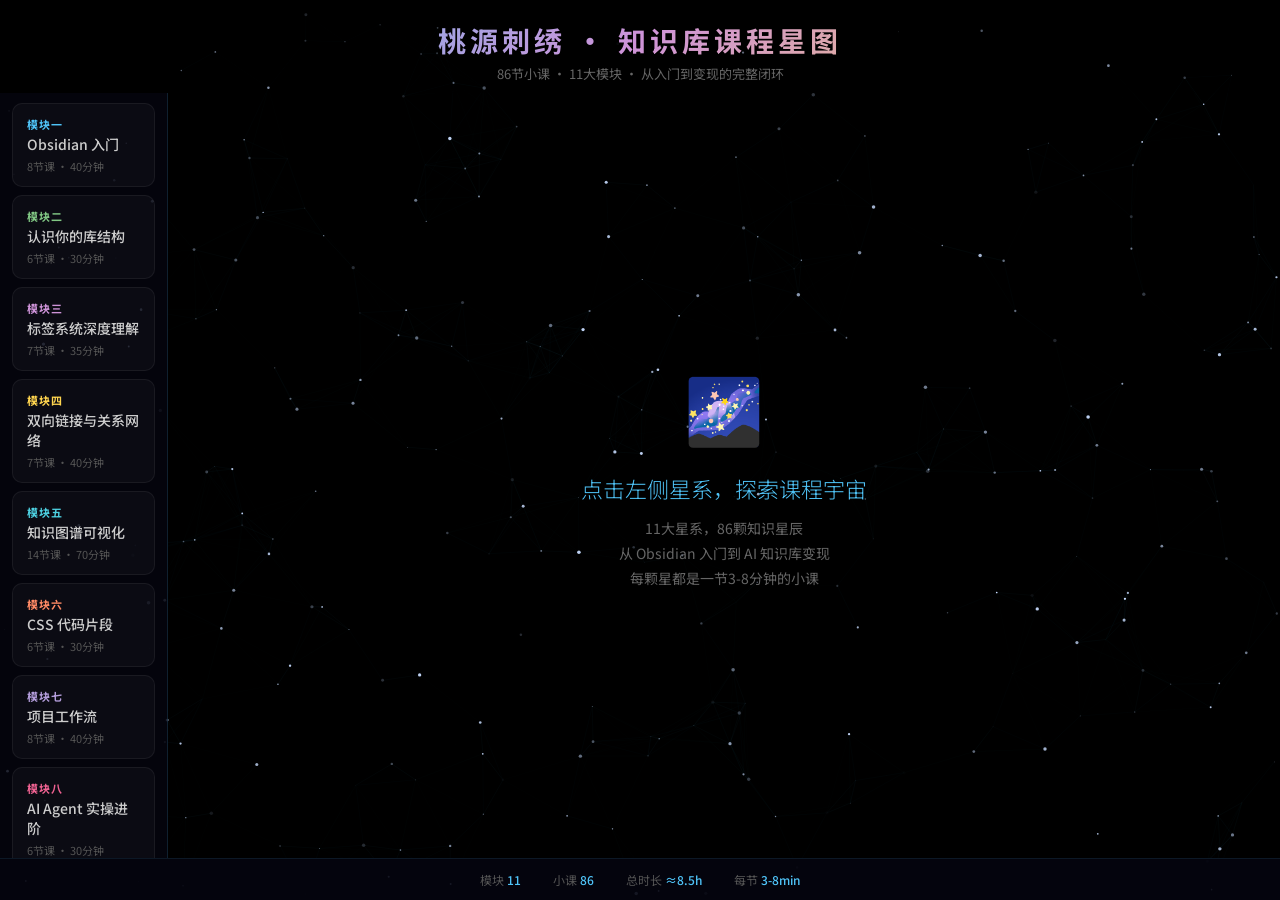
==== commit e1e6c1cf: "Update course-starmap to 11 modules 86 sections" ====
--- a/course-starmap.html
+++ b/course-starmap.html
@@ -1,4 +1,4 @@
-﻿<!DOCTYPE html>
+<!DOCTYPE html>
 <html lang="zh-CN">
 <head>
 <meta charset="UTF-8">
@@ -281,7 +281,7 @@
 <div id="app">
   <header>
     <h1>桃源刺绣 · 知识库课程星图</h1>
-    <p>70节小课 · 10大模块 · 从入门到变现的完整闭环</p>
+    <p>86节小课 · 11大模块 · 从入门到变现的完整闭环</p>
   </header>
 
   <div class="main">
@@ -290,15 +290,15 @@
       <div class="welcome">
         <div class="big-icon">🌌</div>
         <h2>点击左侧星系，探索课程宇宙</h2>
-        <p>10大星系，70颗知识星辰<br>从 Obsidian 入门到 AI Agent 变现<br>每颗星都是一节3-8分钟的小课</p>
+        <p>11大星系，86颗知识星辰<br>从 Obsidian 入门到 AI 知识库变现<br>每颗星都是一节3-8分钟的小课</p>
       </div>
     </div>
   </div>
 
   <div class="stats-bar">
-    <div>模块 <span>10</span></div>
-    <div>小课 <span>70</span></div>
-    <div>总时长 <span>≈7h</span></div>
+    <div>模块 <span>11</span></div>
+    <div>小课 <span>86</span></div>
+    <div>总时长 <span>≈8.5h</span></div>
     <div>每节 <span>3-8min</span></div>
   </div>
 </div>
@@ -306,147 +306,166 @@
 <script>
 const MODULES = [
   {
-    id: 1, num: '模块一', title: 'Obsidian 入门', lessons: 8, duration: '40分钟',
-    color: '#4fc3f7', glow: 'rgba(79,195,247,0.15)',
-    desc: '从零开始，认识你的本地知识库',
-    items: [
-      { t: '什么是 Obsidian', pts: ['本地双链笔记工具','和Word/笔记软件的本质区别','桃源刺绣库预览'] },
-      { t: '打开你的桃源刺绣库', pts: ['用Obsidian打开已有库','三栏布局：文件栏/编辑区/面板','拖拽调整布局'] },
-      { t: '第一篇笔记：读和改', pts: ['打开「瑞兽.md」','编辑模式 vs 阅读模式','修改文字并保存'] },
-      { t: 'Markdown 基础', pts: ['标题#/粗体**/列表-','图片嵌入![]()','链接[[]]','看懂即可'] },
-      { t: '图片笔记怎么看', pts: ['数据图库下的笔记','图片显示与缩放','frontmatter不要乱改'] },
-      { t: '搜索与快速跳转', pts: ['Ctrl+O 快速打开','Ctrl+Shift+F 全局搜索','按标签搜索 #瑞兽'] },
-      { t: '书签与收藏', pts: ['给常用笔记加书签','书签面板的使用'] },
-      { t: '日常使用习惯', pts: ['每天怎么打开浏览关掉','不要删.obsidian文件夹','备份意识'] },
-    ]
-  },
-  {
-    id: 2, num: '模块二', title: '认识你的库结构', lessons: 8, duration: '40分钟',
-    color: '#81c784', glow: 'rgba(129,199,132,0.15)',
-    desc: '6大加工阶段，200+标签，一篇笔记的三件套',
-    items: [
-      { t: '库的整体结构一图看懂', pts: ['6大数据图库文件夹','标签关系文件夹','数据图库 vs 标签关系'] },
-      { t: '数据图库：6个加工阶段', pts: ['30_d→30_g 高清采集','31_a 人智共创','32_a 图形增强','33_a 因子描摹','34_a 风格迁移'] },
-      { t: '一篇数据笔记的完整内容', pts: ['以 a(1).md 为例','.md + .png + .txt 三件套','frontmatter: tags与cover'] },
-      { t: '标签关系笔记怎么来的', pts: ['打开 标签关系/瑞兽.md','汇总了哪些内容','链接列表的生成逻辑'] },
-      { t: '文件夹看板与标签看板', pts: ['看板视图的使用','不同看板的适用场景'] },
-      { t: 'Canvas 画布功能', pts: ['打开canvas文件','卡片式排版','拖拽笔记到画布'] },
-    ]
-  },
-  {
-    id: 3, num: '模块三', title: '标签系统', lessons: 8, duration: '40分钟',
-    color: '#ce93d8', glow: 'rgba(206,147,216,0.15)',
-    desc: '标签即连线，200+标签如何组织与维护',
-    items: [
-      { t: '标签是什么？为什么是核心', pts: ['桃源刺绣库标签体系概览','标签 vs 文件夹','200+标签的理解方式'] },
-      { t: '标签六大分类', pts: ['动物/植物/人物/器物/场景/风格','每个类别的典型标签','图谱颜色分组看标签'] },
-      { t: '标签面板的使用', pts: ['打开标签面板','按标签筛选笔记','标签数量统计'] },
-      { t: '给笔记加标签', pts: ['frontmatter里写标签','正文中用 #标签','两种方式的区别'] },
-      { t: '标签层级与关联', pts: ['瑞兽→狮子/麒麟/貔貅','花卉→牡丹/荷花/梅花','层级在图谱中的体现'] },
-      { t: '用 Dataview 查询标签', pts: ['Dataview插件简介','列出含特定标签的笔记','复制模板改就行'] },
-      { t: '标签维护注意事项', pts: ['删标签前看影响范围','改名要全局替换','新增标签命名规范'] },
-    ]
-  },
-  {
-    id: 4, num: '模块四', title: '双向链接', lessons: 8, duration: '40分钟',
-    color: '#ffd54f', glow: 'rgba(255,213,79,0.15)',
-    desc: '[[]]链接、反向链接、嵌入——知识网络的基础',
-    items: [
-      { t: '双向链接是什么', pts: ['[[笔记名]] 的写法','点进去、跳回来','和普通超链接的区别'] },
-      { t: '反向链接面板', pts: ['打开笔记看反向链接','谁提到了我','实操：打开「牡丹」看引用'] },
-      { t: '出链与入链', pts: ['出链：引用了谁','入链：被谁引用','在图谱中的对应'] },
-      { t: '用链接构建知识网络', pts: ['什么时候加链接','链接密度不是越多越好','手动建立链接实操'] },
-      { t: '别名 Aliases', pts: ['一篇笔记多个名字','frontmatter设置aliases','用别名跳转'] },
-      { t: '嵌入 Embed', pts: ['![[笔记名]] 嵌入内容','嵌入图片和表格','嵌入相关刺绣图片实操'] },
-    ]
-  },
-  {
-    id: 5, num: '模块五', title: '知识图谱可视化', lessons: 14, duration: '70分钟',
-    color: '#4dd0e1', glow: 'rgba(77,208,225,0.15)',
-    desc: '图谱是知识库的灵魂——14节课深度掌握，含Hub识别与导出',
-    items: [
-      { t: '打开你的关系图谱', pts: ['图谱图标/命令面板','全局图 vs 局部图','拖拽/缩放/悬停'] },
-      { t: '图谱上看到的是什么', pts: ['节点=笔记','连线=链接','大小=连接数','颜色=标签分组'] },
-      { t: '图谱颜色分组详解', pts: ['图谱设置齿轮','colorGroups配置','7个颜色组解读'] },
-      { t: '图谱筛选与搜索', pts: ['搜索特定笔记','按标签/路径过滤','只看某个文件夹'] },
-      { t: '力度与布局调整', pts: ['中心引力centerStrength','斥力repelStrength','连接距离linkDistance'] },
-      { t: '孤儿节点：发现知识盲区', pts: ['没有链接的笔记','开启showOrphans','给孤儿建立连接'] },
-      { t: '局部图谱：聚焦主题', pts: ['在笔记中开局部图谱','深度1跳/2跳/3跳','聚焦「瑞兽」实操'] },
-      { t: '图谱导航技巧', pts: ['快速定位节点','按住拖拽观察','双击跳转笔记'] },
-      { t: '关联标签页：双栏联动', pts: ['左笔记+右图谱双栏','点击图谱节点→左栏跳转','沿关系链逐篇阅读'] },
-      { t: 'Ctrl+悬停节点预览', pts: ['按住Ctrl+滑过节点','弹出预览卡片','快速判断是否目标笔记'] },
-      { t: '图谱截图与分享', pts: ['截图方法','分享注意事项','导出为图片'] },
-      { t: '图谱日常使用场景', pts: ['看全局找灵感','聚焦标签专题','双栏+Ctrl预览组合用法'] },
-      { t: 'Hub节点与核心主题识别', pts: ['Hub=连接数最多的节点','桃源刺绣库中标签关系笔记是Hub','Hub过大处理：拆分子标签'] },
-      { t: '图谱导出与分享', pts: ['导出PNG：Save as image','导出可交互HTML','给客户的交付物清单'] },
-    ]
-  },
-  {
-    id: 6, num: '模块六', title: 'CSS 代码片段', lessons: 8, duration: '40分钟',
-    color: '#ff8a65', glow: 'rgba(255,138,101,0.15)',
-    desc: '用CSS片段自定义图谱外观，AI Agent帮你写代码',
-    items: [
-      { t: '什么是 CSS 代码片段', pts: ['外观自定义的原理','snippets文件夹位置','已有3个片段'] },
-      { t: '启用/关闭 CSS 片段', pts: ['设置→外观→CSS代码片段','刷新片段列表','开关即时生效'] },
-      { t: '图谱风格切换实操', pts: ['graph-starry 霓虹发光','graph-red 红色主题','graph-black 纯黑极简'] },
-      { t: 'CSS 代码解读', pts: ['graph-starry.css为例','.color-node/line/text','改一个颜色试试'] },
-      { t: '用 AI Agent 写 CSS', pts: ['告诉AI你的需求','AI生成CSS代码','粘贴启用看效果','反复迭代调色'] },
-      { t: '常见自定义模板', pts: ['改图谱背景色','改节点颜色和大小','改连线和透明度','3个现成模板'] },
-    ]
-  },
-  {
-    id: 7, num: '模块七', title: '项目工作流', lessons: 8, duration: '40分钟',
-    color: '#b39ddb', glow: 'rgba(179,157,219,0.15)',
-    desc: '从图片到图谱的完整工作流（8节），含Prompt工程与同义词表',
-    items: [
-      { t: '项目工作流全景图', pts: ['图片采集→打标签→AI生成md→图谱','标签即连线的核心逻辑','桃源刺绣库就是成品'] },
-      { t: '图片整理与打标签', pts: ['命名与分文件夹','jpg+txt配对','三种txt格式：简易/标准/JSON','手动创建txt实操'] },
-      { t: 'AI Agent 自动创建 md', pts: ['读取jpg+txt生成md','Prompt设计要点（角色+任务+格式）','文档命名规范与去重逻辑','frontmatter标准模板'] },
-      { t: '标签关系笔记生成', pts: ['按标签聚合生成索引','标签节点自动拥有连线','反向索引的生成逻辑'] },
-      { t: '工作流的通用性', pts: ['非遗/产品/设计/植物图鉴均可','关键变量：标签体系','不需调整：Obsidian结构/图谱/CSS'] },
-      { t: '从0到1跑通新项目', pts: ['10张图片手动走一遍','先粗后细迭代标签','常见坑：太粗vs太细'] },
-      { t: 'Prompt工程：让AI准确理解图片', pts: ['Prompt结构：角色+任务+输入+输出+约束','Few-shot Learning提高准确率','人工抽查10%及时调整'] },
-      { t: '建立标签同义词表（高级）', pts: ['问题：AI标注不一致','解决方案：同义词映射表','在Obsidian中创建同义词md','Agent处理前先查表'] },
-    ]
-  },
-  {
-    id: 8, num: '模块八', title: 'AI Agent 进阶', lessons: 6, duration: '30分钟',
-    color: '#f06292', glow: 'rgba(240,98,146,0.15)',
-    desc: '批量处理、标签迭代、自定义Skill（6节）',
-    items: [
-      { t: 'AI Agent 批量处理', pts: ['文件夹下所有图片一次处理','脚本的输入输出','出错了检查和修正'] },
-      { t: '用 Agent 新增笔记', pts: ['新来一批图片如何入库','跑一遍Agent流程','检查结果手动修正'] },
-      { t: '标签体系迭代', pts: ['图片增多标签需扩展','图谱发现新标签需求','Agent+人工协同更新'] },
-      { t: 'Agent 辅助其他场景', pts: ['用Agent写CSS片段','批量重命名/整理笔记','生成标签关系笔记'] },
-      { t: '自定义Skill开发入门', pts: ['Obsidian插件/Script开发','场景1：根据标签自动配色','场景2：过滤显示子图谱','用AI Agent帮你写Script入门'] },
-      { t: '图谱导出为可分享的HTML', pts: ['为什么需要导出（客户可能没有Obsidian）','方案1：导出静态图片','方案2：Force Graph工具（可交互）','方案3：用Agent写简易图谱viewer'] },
-    ]
-  },
-  {
-    id: 9, num: '模块九', title: '💰 变现：审美技能赚钱', lessons: 8, duration: '40分钟',
-    color: '#ffd700', glow: 'rgba(255,215,0,0.15)',
-    desc: 'AI Agent + VibeCoding + 视觉化 = 把审美变成收入',
-    items: [
-      { t: '为什么知识库可视化能赚钱', pts: ['市场痛点：大量图片数据没有系统管理','传统方案丑且难用','你的方案=高颜值+可检索+可展示','卖的不是软件，是视觉化的知识资产整理服务'] },
-      { t: '变现的三种产品形态', pts: ['陪跑教学（2980~5980/人）','代建交付（5000~20000/项目）','定制开发（10000~50000/项目）','每种形态适合什么客户'] },
-      { t: 'AI Agent 降低交付成本', pts: ['传统人工处理500张图≈40工时','AI Agent批量处理≈2工时','省下90%时间但客户感知价值不变','你卖的是审美和架构设计'] },
-      { t: 'VibeCoding：不会代码也出惊艳效果', pts: ['用自然语言描述需求AI生成代码','图谱CSS→说「星空发光」→直接出代码','课程星图网页→说「暗黑星星互联」→一键生成','审美>代码：你能判断好不好看就行'] },
-      { t: '从0到第一单：获客与成交', pts: ['目标客户：非遗/文创/博物馆/设计工作室','获客：小红书截图+抖音录屏演示','成交：先展示效果让客户「哇」再说方案','三选一：陪跑/代建/定制'] },
-      { t: '定价策略与报价模板', pts: ['陪跑定价公式：基础价+图片量加成+定制加成','代建公式：图片数×单价+标签体系设计费','报价单模板可直接发给客户','避坑：先收30%~50%定金'] },
-      { t: '打造个人品牌：从接单到被动收入', pts: ['完成3个标杆案例积累作品集','流程标准化形成SOP','录制标准版课程反复销售','长期目标：知识库可视化领域专家IP'] },
-      { t: '课程产品交付清单（给客户的完整包）', pts: ['12次一对一直播教学','AI Agent脚本模板包','Obsidian库模板+操作手册','CSS片段模板包','终身群友资格'] },
-    ]
-  },
-  {
-    id: 10, num: '模块十', title: '维护与进阶', lessons: 5, duration: '25分钟',
-    color: '#aed581', glow: 'rgba(174,213,129,0.15)',
-    desc: '日常维护清单、备份同步、问题排查',
-    items: [
-      { t: '日常维护清单', pts: ['每周：浏览图谱检查孤儿','每月：整理标签删除重复','随时：新增图片及时入库'] },
-      { t: '备份与同步', pts: ['iCloud同步注意事项','手动备份.obsidian','误删恢复方法'] },
-      { t: '常见问题排查', pts: ['图谱不显示/异常','图片加载不出来','笔记乱码','CSS不生效'] },
-      { t: '进阶插件推荐', pts: ['Dataview 数据查询','Canvas 画布','Calendar 日历','Templater 模板'] },
-      { t: '课程总结与学习路线', pts: ['10个模块核心要点回顾','接下来深入的方向','持续学习资源推荐','最后一句：掌握的不是工具，而是用AI+审美创造价值的能力'] },
+    id: 1, num: "模块一", title: "Obsidian 入门", lessons: 8, duration: "40分钟",
+    color: "#4fc3f7", glow: "rgba(79,195,247,0.15)",
+    desc: "从零开始，认识你的本地知识库",
+    items: [
+      { t: "什么是 Obsidian", pts: ["本地双链笔记工具", "和Word/记事本的本质区别", "桃源刺绣库预览"] },
+      { t: "打开你的桃源刺绣库", pts: ["用Obsidian打开已有库", "三栏布局：文件栏/编辑区/面板", "拖拽调整布局"] },
+      { t: "第一篇笔记：读和改", pts: ["打开「瑞兽.md」", "编辑模式 vs 阅读模式", "修改文字并保存"] },
+      { t: "Markdown 基础（5分钟学会排版）", pts: ["标题# / 粗体** / 列表-", "图片嵌入![]()", "链接[[]]", "看懂即可，不用死记"] },
+      { t: "图片笔记怎么看", pts: ["数据图库下的笔记", "图片显示与缩放", "frontmatter不要乱改"] },
+      { t: "搜索与快速跳转", pts: ["Ctrl+O 快速打开", "Ctrl+Shift+F 全局搜索", "按标签搜索 #瑞兽"] },
+      { t: "书签与收藏", pts: ["给常用笔记加书签", "书签面板的使用"] },
+      { t: "日常使用习惯", pts: ["每天怎么打开浏览关掉", "不要删.obsidian文件夹", "备份意识"] },
+    ]
+  },
+  {
+    id: 2, num: "模块二", title: "认识你的库结构", lessons: 6, duration: "30分钟",
+    color: "#81c784", glow: "rgba(129,199,132,0.15)",
+    desc: "6大加工阶段，200+标签，一篇笔记的三件套",
+    items: [
+      { t: "库的整体结构一图看懂", pts: ["6大数据图库文件夹", "标签关系文件夹", "数据图库 vs 标签关系", "根目录全貌导航"] },
+      { t: "数据图库：6个加工阶段", pts: ["30_d→30_g 高清采集", "31_a 人智共创", "32_a 图形增强", "33_a 因子描摹", "34_a 风格迁移"] },
+      { t: "一篇数据笔记的完整内容", pts: ["以 a(1).md 为例", ".md + .png + .txt 三件套", "frontmatter: tags与cover"] },
+      { t: "标签关系笔记怎么来的", pts: ["打开 标签关系/瑞兽.md", "汇总了哪些内容", "链接列表的生成逻辑"] },
+      { t: "文件夹看板与标签看板", pts: ["BASE看板视图的使用", "246个标签看板文件", "卡片视图+筛选条件"] },
+      { t: "Canvas 画布功能", pts: ["打开canvas文件", "卡片式排版", "拖拽笔记到画布"] },
+    ]
+  },
+  {
+    id: 3, num: "模块三", title: "标签系统深度理解", lessons: 7, duration: "35分钟",
+    color: "#ce93d8", glow: "rgba(206,147,216,0.15)",
+    desc: "标签即连线，六大分类定乾坤",
+    items: [
+      { t: "标签是什么？为什么是核心", pts: ["桃源刺绣库标签体系概览", "标签 vs 文件夹的本质区别", "200+标签的理解方式"] },
+      { t: "标签六大分类", pts: ["瑞兽/花卉/鸟类/阔叶/文创/荷花", "每个类别的典型标签", "图谱颜色分组看标签"] },
+      { t: "标签面板的使用", pts: ["打开标签面板", "按标签筛选笔记", "标签数量统计"] },
+      { t: "给笔记加标签", pts: ["frontmatter里写标签", "正文中用 #标签", "两种方式的区别与选择"] },
+      { t: "标签层级与关联", pts: ["瑞兽→狮子/麒麟/貔貅", "花卉→牡丹/荷花/梅花", "层级在图谱中的体现"] },
+      { t: "用 Dataview 查询标签", pts: ["Dataview插件简介", "列出含特定标签的笔记", "复制模板改就行"] },
+      { t: "标签维护注意事项", pts: ["删标签前看影响范围", "改名要全局替换", "新增标签命名规范"] },
+    ]
+  },
+  {
+    id: 4, num: "模块四", title: "双向链接与关系网络", lessons: 7, duration: "40分钟",
+    color: "#ffd54f", glow: "rgba(255,213,79,0.15)",
+    desc: "[[]]链接、反向链接、嵌入——知识网络的基础",
+    items: [
+      { t: "双向链接是什么", pts: ["[[笔记名]] 的写法", "点进去、跳回来", "和普通超链接的区别"] },
+      { t: "反向链接面板", pts: ["打开笔记看反向链接", "谁提到了我", "实操：打开「牡丹」看引用"] },
+      { t: "出链与入链", pts: ["出链：引用了谁", "入链：被谁引用", "在图谱中的对应关系"] },
+      { t: "用链接构建知识网络", pts: ["什么时候加链接", "链接密度不是越多越好", "手动建立链接实操"] },
+      { t: "别名 Aliases", pts: ["一篇笔记多个名字", "frontmatter设置aliases", "用别名跳转"] },
+      { t: "嵌入 Embed", pts: ["![[笔记名]] 嵌入内容", "嵌入图片和表格", "嵌入相关刺绣图片实操"] },
+      { t: "连接浮现：AI 发现关系", pts: ["显性连接 vs 隐含连接", "AI每周扫描发现模式", "复利效应：越用越聪明"] },
+    ]
+  },
+  {
+    id: 5, num: "模块五", title: "知识图谱可视化", lessons: 14, duration: "70分钟",
+    color: "#4dd0e1", glow: "rgba(77,208,225,0.15)",
+    desc: "图谱是知识库的灵魂——14节课深度掌握，含Hub识别与导出",
+    items: [
+      { t: "打开你的关系图谱", pts: ["图谱图标/命令面板", "全局图 vs 局部图", "拖拽/缩放/悬停"] },
+      { t: "图谱上看到的是什么", pts: ["节点=笔记", "连线=链接", "大小=连接数", "颜色=标签分组"] },
+      { t: "图谱颜色分组详解", pts: ["图谱设置齿轮", "colorGroups配置", "7个颜色组解读"] },
+      { t: "图谱筛选与搜索", pts: ["搜索特定笔记", "按标签/路径过滤", "只看某个文件夹"] },
+      { t: "力度与布局调整", pts: ["centerStrength中心引力", "repelStrength斥力", "linkDistance连接距离"] },
+      { t: "孤儿节点：发现知识盲区", pts: ["没有链接的笔记", "开启showOrphans", "给孤儿建立连接"] },
+      { t: "局部图谱：聚焦一个主题", pts: ["在笔记中开局部图谱", "深度1跳/2跳/3跳", "聚焦「瑞兽」实操"] },
+      { t: "图谱导航技巧", pts: ["快速定位节点", "按住拖拽观察", "双击跳转笔记"] },
+      { t: "关联标签页：双栏联动", pts: ["左笔记+右图谱双栏", "点击图谱节点→左栏跳转", "沿关系链逐篇阅读"] },
+      { t: "Ctrl+悬停节点预览", pts: ["按住Ctrl+滑过节点", "弹出预览卡片", "快速判断是否目标笔记"] },
+      { t: "图谱截图与分享", pts: ["截图方法", "分享注意事项", "导出为图片"] },
+      { t: "图谱日常使用场景", pts: ["看全局找灵感", "聚焦标签专题", "双栏+Ctrl预览组合用法"] },
+      { t: "Hub节点与核心主题识别", pts: ["Hub=连接数最多的节点", "标签关系笔记是Hub", "Hub过大处理：拆分子标签"] },
+      { t: "图谱导出与分享", pts: ["导出PNG：Save as image", "导出可交互HTML", "给客户的交付物清单"] },
+    ]
+  },
+  {
+    id: 6, num: "模块六", title: "CSS 代码片段", lessons: 6, duration: "30分钟",
+    color: "#ff8a65", glow: "rgba(255,138,101,0.15)",
+    desc: "用CSS自定义图谱外观，AI帮你写代码",
+    items: [
+      { t: "什么是 CSS 代码片段", pts: ["外观自定义的原理", "snippets文件夹位置", "已有4个片段：starry/red/black/test"] },
+      { t: "启用/关闭 CSS 片段", pts: ["设置→外观→CSS代码片段", "刷新片段列表", "开关即时生效"] },
+      { t: "图谱风格切换实操", pts: ["graph-starry 霓虹发光", "graph-red 红色主题", "graph-black 纯黑极简", "切换前后对比"] },
+      { t: "CSS 代码解读", pts: ["graph-starry.css为例", ".color-node/line/text选择器", "改一个颜色试试"] },
+      { t: "用 AI Agent 写 CSS", pts: ["告诉AI你的需求：星空发光", "AI生成CSS代码", "粘贴启用看效果", "反复迭代调色"] },
+      { t: "常见自定义需求与模板", pts: ["改图谱背景色", "改节点颜色和大小", "改连线和透明度", "3个现成模板直接用"] },
+    ]
+  },
+  {
+    id: 7, num: "模块七", title: "项目工作流", lessons: 8, duration: "40分钟",
+    color: "#b39ddb", glow: "rgba(179,157,219,0.15)",
+    desc: "从图片到图谱的完整链路，含Prompt工程与同义词表",
+    items: [
+      { t: "项目工作流全景图", pts: ["图片采集→打标签→AI生成md→图谱", "标签即连线的核心逻辑", "桃源刺绣库就是成品"] },
+      { t: "图片整理与打标签", pts: ["命名与分文件夹", "jpg+txt配对", "三种格式：简易/标准/JSON", "手动创建txt实操"] },
+      { t: "AI Agent 自动创建 md", pts: ["读取jpg+txt生成md", "Prompt设计：角色+任务+格式", "命名规范与去重逻辑", "frontmatter标准模板"] },
+      { t: "标签关系笔记生成", pts: ["按标签聚合生成索引", "标签节点自动拥有连线", "反向索引的生成逻辑"] },
+      { t: "工作流的通用性：迁移到你的项目", pts: ["非遗/产品/设计/植物图鉴均可", "关键变量：标签体系", "不需调整：Obsidian结构/图谱/CSS"] },
+      { t: "从0到1跑通新项目", pts: ["10张图片手动走一遍", "先粗后细迭代标签", "常见坑：太粗vs太细"] },
+      { t: "Prompt工程：让AI准确理解", pts: ["角色+任务+输入+输出+约束", "Few-shot Learning提高准确率", "人工抽查10%及时调整"] },
+      { t: "建立标签同义词表（高级）", pts: ["AI标注不一致的解法", "同义词映射表", "Agent处理前先查表", "效果：标签一致性大幅提升"] },
+    ]
+  },
+  {
+    id: 8, num: "模块八", title: "AI Agent 实操进阶", lessons: 6, duration: "30分钟",
+    color: "#f06292", glow: "rgba(240,98,146,0.15)",
+    desc: "批量处理、标签迭代、自定义Skill开发",
+    items: [
+      { t: "AI Agent 批量处理", pts: ["文件夹下所有图片一次处理", "脚本的输入输出", "出错了检查和修正"] },
+      { t: "用 Agent 新增笔记", pts: ["新来一批图片如何入库", "跑一遍Agent流程", "检查结果手动修正"] },
+      { t: "标签体系迭代", pts: ["图片增多标签需扩展", "图谱发现新标签需求", "Agent+人工协同更新"] },
+      { t: "Agent 辅助的其他场景", pts: ["用Agent写CSS片段", "批量重命名/整理笔记", "生成标签关系笔记"] },
+      { t: "自定义 Skill 开发入门", pts: ["Obsidian脚本开发", "场景1：根据标签自动配色", "场景2：过滤显示子图谱", "用AI Agent帮你写Script"] },
+      { t: "图谱导出为可分享HTML", pts: ["为什么需要导出", "导出静态图片", "Force Graph可交互工具", "用Agent写简易图谱viewer"] },
+    ]
+  },
+  {
+    id: 9, num: "模块九", title: "AI 知识库架构", lessons: 10, duration: "50分钟",
+    color: "#e57373", glow: "rgba(229,115,115,0.15)",
+    desc: "从存笔记到养知识网——三层架构+三区域+复利",
+    items: [
+      { t: "传统笔记的卡点", pts: ["存了等于没存", "只优化了'记录'忽略'使用'", "图谱关联才是真正价值"] },
+      { t: "笔记的四种用途", pts: ["决策支撑 / 写作素材", "对话材料 / 行动触发", "审计5篇笔记判断用途"] },
+      { t: "知识库的三层架构", pts: ["知识层：md+标签关系", "智能层：Agent读取/关联/生成", "自动化层：定时任务/触发器"] },
+      { t: "笔记的三区域流转模型", pts: ["捕获区→活跃区→归档区", "笔记的生命周期", "桃源刺绣库三区域对应"] },
+      { t: "CLAUDE.md：AI业务宪法", pts: ["一份文件约束所有AI行为", "标签分类规则+同义词映射", "有无CLAUDE.md的效果对比"] },
+      { t: "每日处理工作流", pts: ["当天新增当天进活跃区", "四步：评估→重写→连接→归档", "过滤原则：精而有用>大而全"] },
+      { t: "连接浮现：复利增长", pts: ["AI每周扫描发现隐含关联", "同原理/矛盾/模式三类发现", "复利公式：笔记x连接x时间"] },
+      { t: "知识库健康检查", pts: ["审计三问：贡献/连接/归档", "Dataview自动化14天清单", "健康指标：活跃/孤岛/未访问占比"] },
+      { t: "QUEUE/GENERATED 异步工作流", pts: ["任务收件箱→AI执行→产出区", "你想到就丢进去，方便时看结果", "4大应用场景"] },
+      { t: "90天进化路线", pts: ["第1周搭建→第2~4周积累", "第2个月连接浮现", "第3个月知识库'懂'你", "6个月后复利系统校准"] },
+    ]
+  },
+  {
+    id: 10, num: "模块十", title: "变现：审美技能赚钱", lessons: 8, duration: "40分钟",
+    color: "#ffd700", glow: "rgba(255,215,0,0.15)",
+    desc: "AI Agent + VibeCoding + 视觉化 = 把审美变成收入",
+    items: [
+      { t: "为什么知识库可视化能赚钱", pts: ["市场痛点：大量图片数据没系统管理", "传统方案丑且难用", "你的方案=高颜值+可检索+可展示"] },
+      { t: "变现的三种产品形态", pts: ["陪跑教学 2980~5980/人", "代建交付 5000~20000/项目", "定制开发 10000~50000", "推荐起步路径"] },
+      { t: "AI Agent 降低交付成本", pts: ["人工500张≈40工时", "AI Agent批量≈2工时", "省下90%时间，利润率95%", "你卖的是审美和架构设计"] },
+      { t: "VibeCoding：不会代码也惊艳", pts: ["自然语言→AI生成代码", "图谱CSS→说「星空发光」→出代码", "课程星图→说「暗黑星星互联」→生成", "审美>代码"] },
+      { t: "从0到第一单：获客与成交", pts: ["客户画像：非遗/文创/博物馆/设计", "小红书发图谱截图+抖音录屏", "成交三步：展示→戳痛点→给方案"] },
+      { t: "定价策略与报价模板", pts: ["陪跑/代建定价公式", "报价单模板（可直接用）", "避坑：先收30%~50%定金"] },
+      { t: "打造个人品牌：被动收入", pts: ["3个标杆案例→SOP→课程→助理执行", "杠杆原理：从线性到指数收入", "长期目标：知识库可视化专家IP"] },
+      { t: "交付清单（给客户的完整包）", pts: ["12次一对一直播教学", "AI Agent脚本模板包", "Obsidian库+操作手册", "3个月毕业复盘"] },
+    ]
+  },
+  {
+    id: 11, num: "模块十一", title: "维护与进阶", lessons: 6, duration: "30分钟",
+    color: "#aed581", glow: "rgba(174,213,129,0.15)",
+    desc: "维护清单、备份同步、问题排查、方法论",
+    items: [
+      { t: "日常维护清单", pts: ["每日/每周/每月维护节奏", "5步标准维护流程", "每周投入≤30分钟"] },
+      { t: "备份与同步", pts: ["iCloud/Git/网盘方案对比", "手动备份.obsidian文件夹", "3-2-1备份原则", "误删恢复方法"] },
+      { t: "常见问题排查", pts: ["图谱不显示/异常", "图片加载不出来", "笔记乱码/格式错乱", "CSS片段不生效"] },
+      { t: "进阶插件推荐", pts: ["三批安装节奏", "Dataview：查询代替手动整理", "Templater：模板代替重复劳动", "AI接入：Copilot+DeepSeek"] },
+      { t: "笔记组织方法论", pts: ["MOC：为主题建导航页", "PARA：按行动性分区", "Zettelkasten：原子化+链接", "标签+MOC混合最适合"] },
+      { t: "课程总结与学习路线", pts: ["11模块核心回顾", "4个深入方向", "你掌握的是：AI+审美+架构+变现", "90天后见！"] },
     ]
   }
 ];
